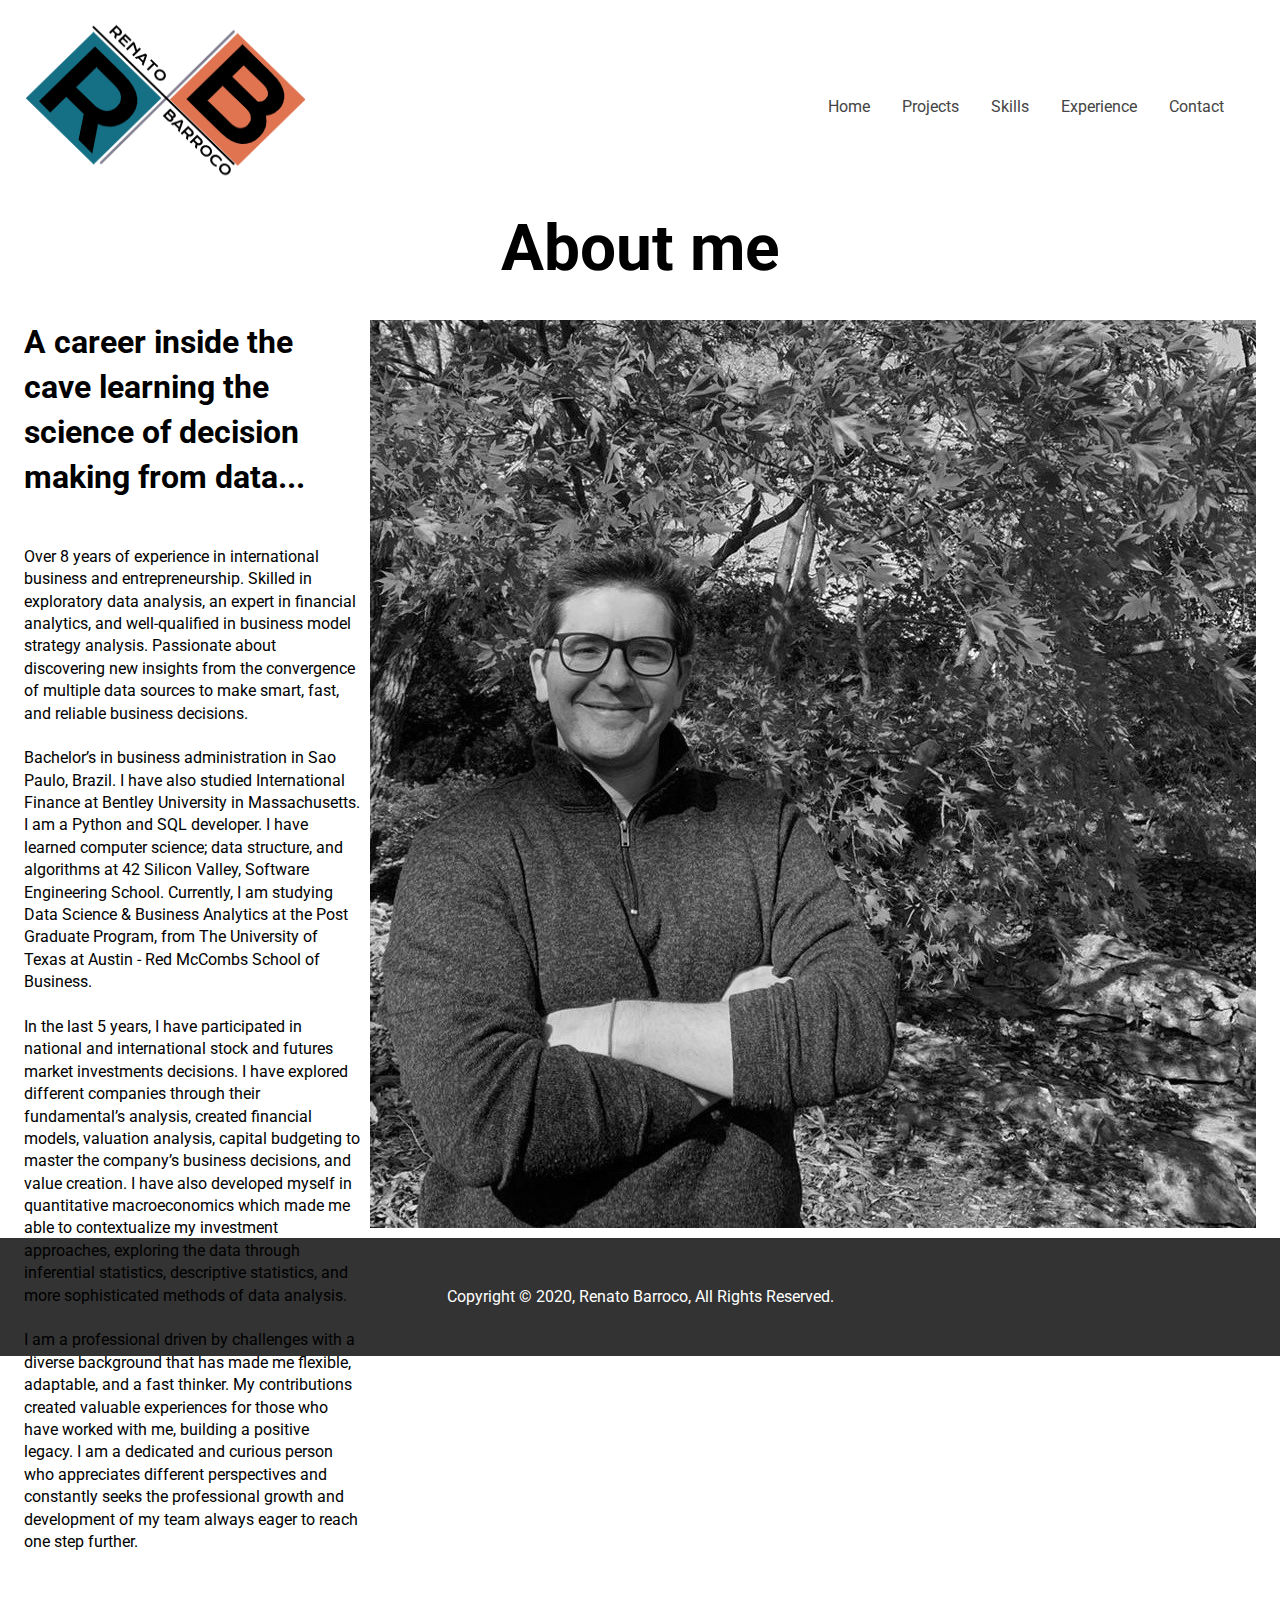
==== about-me.html @ 8a20ff69 "Website first" ====
<!DOCTYPE html>
<html lang="en">
  <head>
    <meta charset="UTF-8" />
    <meta name="viewport" content="width=device-width, initial-scale=1.0" />
    <meta http-equiv="X-UA-Compatible" content="ie=edge" />
    <link
      rel="stylesheet"
      href="https://use.fontawesome.com/releases/v5.6.3/css/all.css"
      integrity="sha384-UHRtZLI+pbxtHCWp1t77Bi1L4ZtiqrqD80Kn4Z8NTSRyMA2Fd33n5dQ8lWUE00s/"
      crossorigin="anonymous"
    />
    <link rel="stylesheet" href="css/style.css" />
    <link
      rel="stylesheet"
      media="screen and (max-width: 768px)"
      href="css/mobile.css"
    />
    <link
      rel="stylesheet"
      media="screen and (min-width: 1100px)"
      href="css/widescreen.css"
    />
    <title>
      Renato Barroco | Data Science | Data Analyst | Business Intelligence
    </title>
  </head>
  <body id="home">
    <!-- Navbar -->
    <nav id="navbar">
      <h1 class="logo">
        <img src="img/logo-renato-barroco.png" width="300" height="170" />
      </h1>
      <ul>
        <li><a href="./index.html">Home</a></li>
        <li><a href="./projects.html">Projects</a></li>
        <li><a href="./skills.html">Skills</a></li>
        <li><a href="./experience.html">Experience</a></li>
        <li><a href="./contact.html">Contact</a></li>
      </ul>
    </nav>
    <!-- Header: Showcase -->

    <header id="project-about-me">
      <h1 class="l-heading text-center">About me</h1>
      <div class="grid-skills">
        <div class="grid-item">
          <h1>
            A career inside the cave learning the science of decision making
            from data...
          </h1>
          <br />
          <p>
            Over 8 years of experience in international business and
            entrepreneurship. Skilled in exploratory data analysis, an expert in
            financial analytics, and well-qualified in business model strategy
            analysis. Passionate about discovering new insights from the
            convergence of multiple data sources to make smart, fast, and
            reliable business decisions.<br /><br />

            Bachelor’s in business administration in Sao Paulo, Brazil. I have
            also studied International Finance at Bentley University in
            Massachusetts. I am a Python and SQL developer. I have learned
            computer science; data structure, and algorithms at 42 Silicon
            Valley, Software Engineering School. Currently, I am studying Data
            Science & Business Analytics at the Post Graduate Program, from The
            University of Texas at Austin - Red McCombs School of Business.
            <br /><br />

            In the last 5 years, I have participated in national and
            international stock and futures market investments decisions. I have
            explored different companies through their fundamental’s analysis,
            created financial models, valuation analysis, capital budgeting to
            master the company’s business decisions, and value creation. I have
            also developed myself in quantitative macroeconomics which made me
            able to contextualize my investment approaches, exploring the data
            through inferential statistics, descriptive statistics, and more
            sophisticated methods of data analysis. <br /><br />

            I am a professional driven by challenges with a diverse background
            that has made me flexible, adaptable, and a fast thinker. My
            contributions created valuable experiences for those who have worked
            with me, building a positive legacy. I am a dedicated and curious
            person who appreciates different perspectives and constantly seeks
            the professional growth and development of my team always eager to
            reach one step further.<br />
          </p>
        </div>
        <div class="grid-item">
          <img class="about-me" src="./img/renato-arvore-2.jpg" alt="" />
        </div>
      </div>
    </header>

    <!-- Footer -->
    <footer id="main-footer" class="bg-dark text-center py-1">
      <div class="container">
        <a
          href="https://github.com/RBarroco"
          target="_blank"
          style="color: #e07451"
          ><i class="fab fa-github fa-2x"></i
        ></a>
        <a
          href="https://www.linkedin.com/in/renato-barroco/"
          target="_blank"
          style="color: #e07451"
          ><i class="fab fa-linkedin fa-2x"></i
        ></a>
        <a
          href="https://public.tableau.com/profile/rbarroco#!/"
          target="_blank"
          style="color: #e07451"
          ><i class="fas fa-chart-line fa-2x"></i
        ></a>
        <p>Copyright &copy; 2020, Renato Barroco, All Rights Reserved.</p>
      </div>
    </footer>

    <!-- JQuery CDN -->
    <script
      src="https://code.jquery.com/jquery-3.3.1.min.js"
      integrity="sha256-FgpCb/KJQlLNfOu91ta32o/NMZxltwRo8QtmkMRdAu8="
      crossorigin="anonymous"
    ></script>

    <!-- Local JS File -->
    <script src="js/main.js"></script>
  </body>
</html>
---- css/style.css ----
@import url('https://fonts.googleapis.com/css?family=Roboto');

* {
  box-sizing: border-box;
  margin: 0;
  padding: 0;
}

h1,
h2,
h3 {
  text-rendering: optimizeLegibility;
}

body {
  font-family: 'Roboto', sans-serif;
  line-height: 1.4;
}

a {
  color: #444;
  text-decoration: none;
}

p {
  margin: 1.5rem 0;
}

ul {
  margin: 0 1.5rem;
}

.color-orange {
  color: #e07451;
}

/* Utility Classes */
.container {
  max-width: 1100px;
  margin: auto;
  padding: 0 2rem;
  overflow: hidden;
}

.container-skills {
  display: flex;
  justify-content: space-between;
  margin: auto;
  padding: 0 2rem;
  width: 100vw;
}

.text-center {
  text-align: center;
}

.text-primary {
  color: #e07451;
}

.text-secondary {
  color: #444;
}

.bg-light {
  background: #f4f4f4;
  color: #333;
}

.bg-dark {
  background: #333;
  color: #fff;
}

.bg-primary {
  background: #e07451;
  color: #fff;
}

.l-heading {
  font-size: 4rem;
  margin-bottom: 0.75rem;
  line-height: 1.1;
}

.m-heading {
  font-size: 2rem;
  margin-bottom: 0.75rem;
  line-height: 1.1;
}

.lead {
  font-size: 1.3rem;
  margin-bottom: 2rem;
}

.py-1 {
  padding: 1.5rem 0;
}
.py-2 {
  padding: 2rem 0;
}
.py-3 {
  padding: 3rem 0;
}

.p-1 {
  padding: 1.5rem;
}
.p-2 {
  padding: 2rem;
}
.p-3 {
  padding: 3rem;
}

.btn {
  display: inline-block;
  color: black;
  background: #e07451;
  padding: 0.5rem 2rem;
  border: none;
  border-radius: 5px;
}

.btn:hover {
  background: #157085;
  color: #fff;
}

.btn-dark {
  background: #333;
  color: #fff;
}

.list {
  margin: 0.5rem 0;
  list-style: none;
}

.list li {
  padding: 0.5rem 0;
  border-bottom: #444 dotted 1px;
}

/* Navbar */
#navbar {
  display: flex;
  position: sticky;
  top: 0;
  background: #fff;
  color: #444;
  justify-content: space-between;
  z-index: 1;
  padding: 1rem;
}

#navbar ul {
  display: flex;
  align-items: center;
  list-style: none;
}

#navbar ul li a {
  color: #444;
  padding: 0.75rem;
  margin: 0 0.25rem;
}

#navbar ul li a:hover {
  /* background: #e07451; */
  color: #e07451;
  border-radius: 5px;
}

/* Showcase */
#showcase {
  background: #333 url('../img/tanner-boriack-nashville-ConvertImage.jpg')
    no-repeat center center/cover;
  height: 80vh;
  color: #fff;
}

#showcase .showcase-content {
  display: flex;
  flex-direction: column;
  text-align: center;
  justify-content: center;
  align-items: center;
  height: 100%;
  padding: 0 2rem;
  /* Overlay */
  position: absolute;
  top: 65px;
  left: 0;
  right: 0;
  bottom: 0;
  /* background-color: rgba(0, 0, 0, 0.4); */
}

/* Section: What We Do */
#what .items {
  display: flex;
  /* padding: 0.5rem; */
}

#what .items .item {
  flex: 1;
  text-align: center;
  padding: 1rem;
}

#what .items .item i {
  background: #e07451;
  padding: 1rem;
  border-radius: 50%;
  margin-bottom: 1rem;
}

/* Section: Who We Are */
#who {
  display: flex;
}

#who div {
  flex: 1;
}

#who .who-img {
  background: url('../img/renato-arvore-ConvertImage.jpg') no-repeat center
    center/cover;
}

/* Section: Projects */
#projects .items {
  display: inline-block;
}

#projects .items img {
  display: block;
  margin: auto;
  width: 60%;
}

#projects .container-elements {
  display: flex;
  justify-content: space-between;
}

#project-structure,
#project-about-me {
  height: 80vw;
}

#project-skills {
  height: 150vw;
}

#project-experience {
  height: 160vw;
}

#project-projects {
  height: 140vw;
}

#projects-viewport {
  height: 30vw;
}

/* Section: Contact */
#contact {
  display: flex;
}

#contact .map,
#contact .contact-form {
  flex: 0.5;
}

#contact .map {
  background: url('../img/data-science-contact-me.jpeg') no-repeat center/cover;
}

#contact .contact-form .form-group {
  margin: 0.75rem;
}

#contact .contact-form label {
  display: block;
}

#contact .contact-form input,
#contact .contact-form textarea {
  width: 100%;
  padding: 0.5rem;
  font-family: roboto;
}

/*Skills*/
.grid-skills {
  display: grid;
  justify-content: space-between;
  grid-template-columns: auto auto;
  grid-gap: 10px;
  padding: 24px;
}

.grid-experience {
  display: grid;
  justify-content: left;
  grid-template-columns: auto auto;
  grid-gap: 100px;
  padding: 24px;
}

/*Projects*/
.grid-projects {
  display: grid;
  justify-content: center;
  grid-template-columns: auto auto auto;
  grid-gap: 100px;
  padding-top: 100px;
}
---- css/mobile.css ----
#what .items {
  display: block;
  padding: 1rem;
}

/* Align icon to left */
#what .items .item {
  display: flex;
  text-align: left;
}

/* Position icon */
#what .items .item i {
  margin-right: 1.3rem;
  align-self: center;
  margin-bottom: 0;
}

/* Smartphones */
@media (max-width: 500px) {
  #navbar {
    flex-direction: column;
    align-items: center;
    font-size: 15px;
  }

  #navbar .logo {
    margin-bottom: 0.5rem;
    text-align: center;
  }

  #navbar ul {
    padding: 0.5rem;
  }

  #showcase .showcase-content {
    top: 110px;
  }

  #who {
    display: block;
  }

  #who .who-img {
    display: none;
  }

  #clients .items img {
    width: 80%;
  }

  #clients .items div:last-child {
    display: none;
  }

  #contact {
    flex-direction: column;
  }

  #contact .map {
    height: 200px;
    border-top: 4px solid #333;
  }

  #project-structure {
    height: 80vw;
  }

  #project-viewport {
    height: 200vw;
  }

  #project-projects {
    height: 1300vw;
  }

  /* Experience mobile */
  #project-experience {
    height: 1750vw;
  }

  .grid-experience {
    display: block;
    flex-wrap: wrap;
  }

  /* Skills mobile */
  .grid-skills {
    display: block;
  }

  #project-skills {
    height: 740vw;
  }

  #project-skills .grid-skills .grid-item .skills-2 {
    width: 100%;
    height: auto;
  }

  /* About-me mobile */
  #project-about-me {
    height: 320vh;
  }

  .about-me {
    width: 100%;
    height: auto;
  }

  .grid-projects {
    display: block;
    margin-left: auto;
    margin-right: auto;
    width: 40%;
  }

  .grid-projects .grid-item {
    align-items: center;
    margin: 3px;
  }
}

@media (max-height: 568px) {
  #showcase .showcase-content {
    margin-top: -2rem;
    top: 140px;
  }

  .l-heading {
    font-size: 3rem;
  }

  .lead {
    font-size: 1rem;
  }
}
---- css/widescreen.css ----
/* Align icon to left */
#what .items .item {
  display: flex;
  text-align: left;
}

/* Position icon */
#what .items .item i {
  margin-right: 1.3rem;
  align-self: center;
  margin-bottom: 0;
}

#contact .map {
  flex: 2;
}
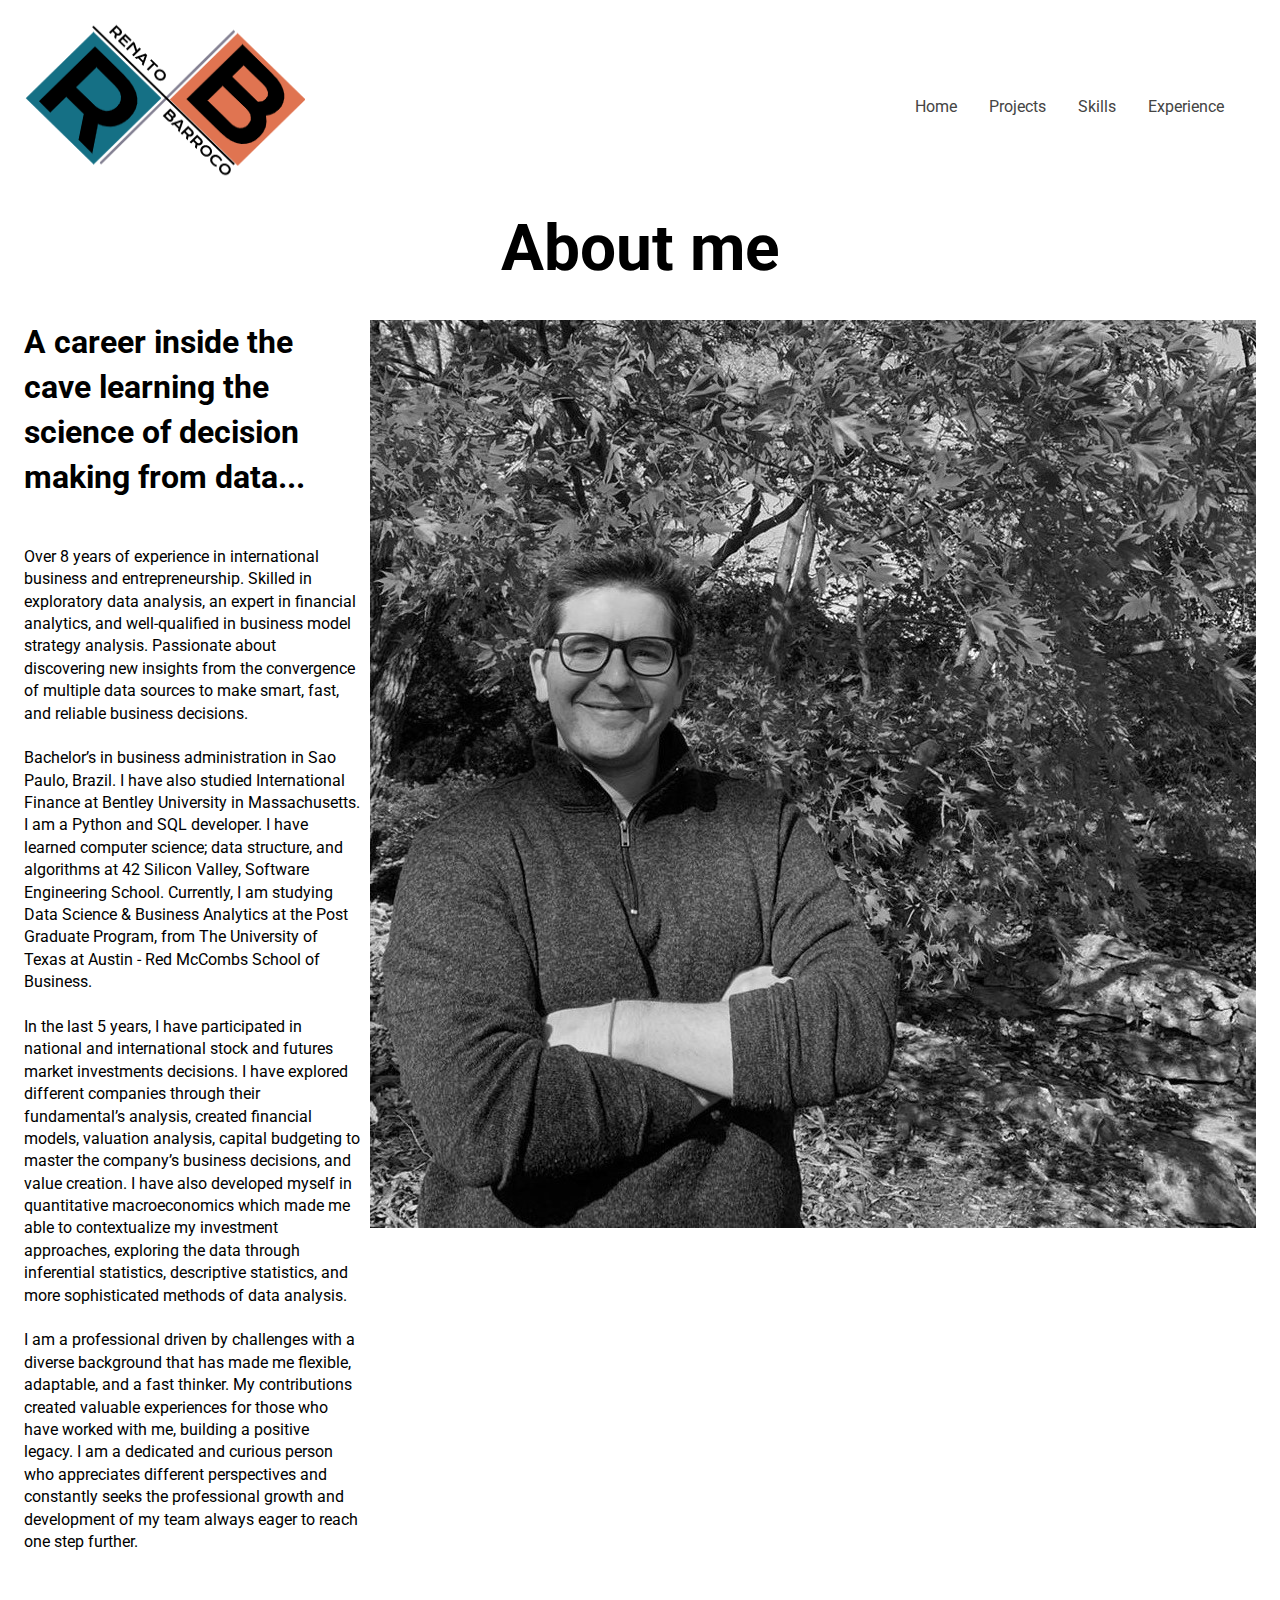
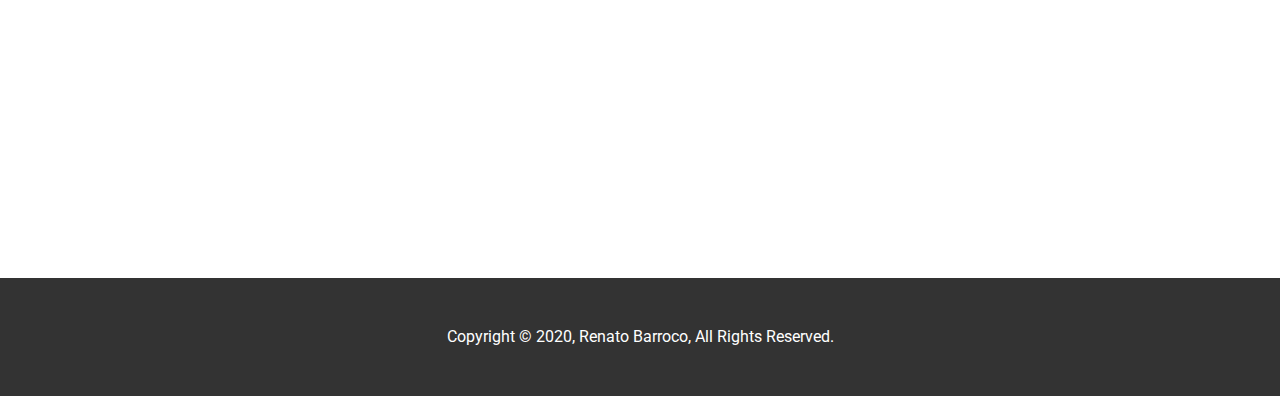
==== commit 909f4a2b: "Second push" ====
--- a/about-me.html
+++ b/about-me.html
@@ -36,7 +36,7 @@
         <li><a href="./projects.html">Projects</a></li>
         <li><a href="./skills.html">Skills</a></li>
         <li><a href="./experience.html">Experience</a></li>
-        <li><a href="./contact.html">Contact</a></li>
+        <!-- <li><a href="./contact.html">Contact</a></li> -->
       </ul>
     </nav>
     <!-- Header: Showcase -->
--- a/css/style.css
+++ b/css/style.css
@@ -247,21 +247,20 @@
   justify-content: space-between;
 }
 
-#project-structure,
 #project-about-me {
-  height: 80vw;
+  height: 130vw;
 }
 
 #project-skills {
-  height: 150vw;
+  height: 220vw;
 }
 
 #project-experience {
-  height: 160vw;
+  height: 240vw;
 }
 
 #project-projects {
-  height: 140vw;
+  height: 200vw;
 }
 
 #projects-viewport {
--- a/css/mobile.css
+++ b/css/mobile.css
@@ -18,6 +18,18 @@
 
 /* Smartphones */
 @media (max-width: 500px) {
+  .l-heading {
+    font-size: 3rem;
+    margin-bottom: 0.75rem;
+    line-height: 1.1;
+  }
+
+  .m-heading {
+    font-size: 1.5rem;
+    margin-bottom: 0.75rem;
+    line-height: 1.1;
+  }
+
   #navbar {
     flex-direction: column;
     align-items: center;
@@ -71,12 +83,12 @@
   }
 
   #project-projects {
-    height: 1300vw;
+    height: 1230vh;
   }
 
   /* Experience mobile */
   #project-experience {
-    height: 1750vw;
+    height: 2600vw;
   }
 
   .grid-experience {
@@ -90,7 +102,7 @@
   }
 
   #project-skills {
-    height: 740vw;
+    height: 620vh;
   }
 
   #project-skills .grid-skills .grid-item .skills-2 {
@@ -100,7 +112,7 @@
 
   /* About-me mobile */
   #project-about-me {
-    height: 320vh;
+    height: 490vh;
   }
 
   .about-me {
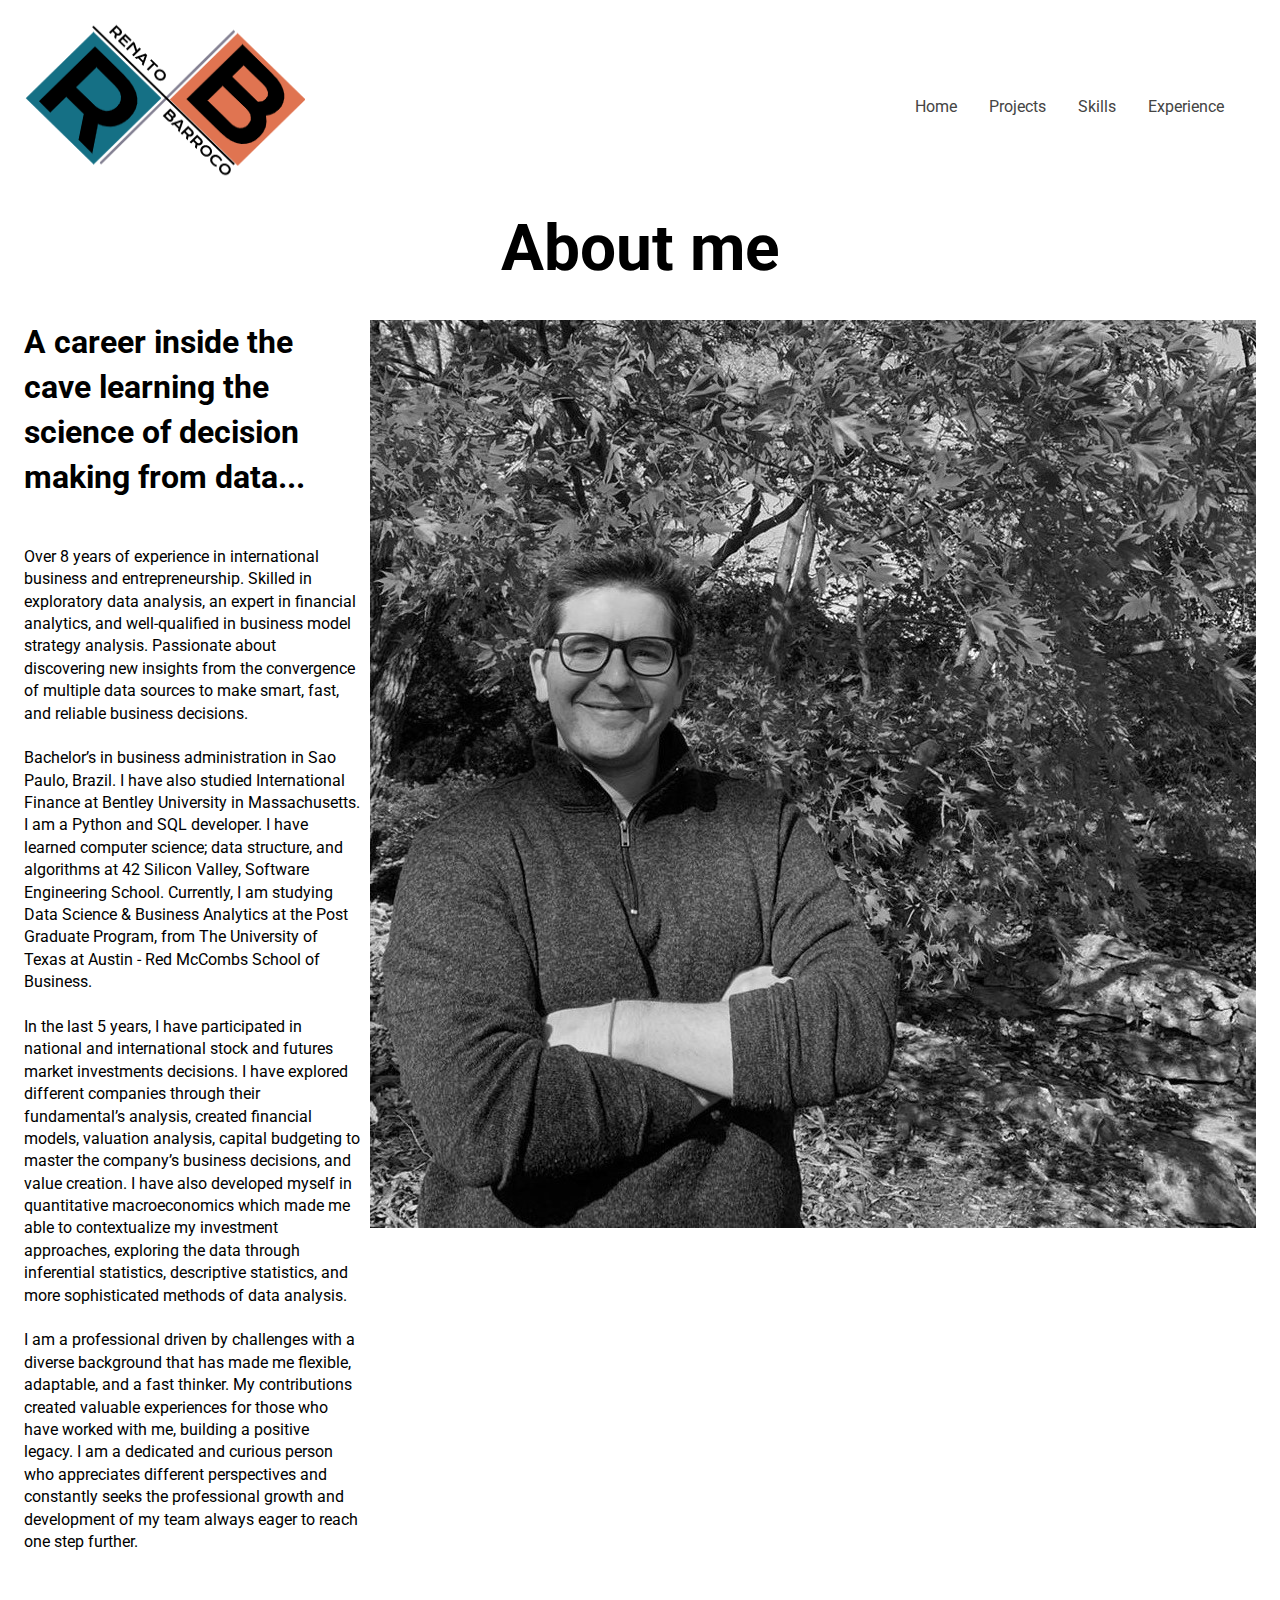
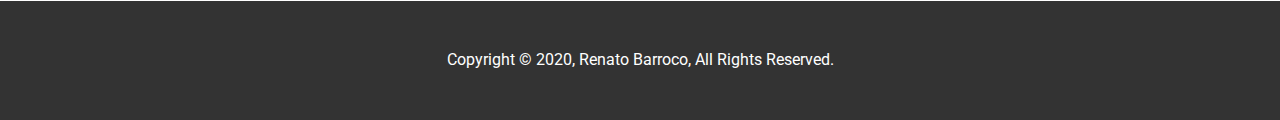
==== commit 2572ed00: "Update without contact" ====
--- a/about-me.html
+++ b/about-me.html
@@ -113,6 +113,12 @@
           style="color: #e07451"
           ><i class="fas fa-chart-line fa-2x"></i
         ></a>
+        <a
+          href="mailto:barrocoeb@gmail.com"
+          target="_blank"
+          style="color: #e07451"
+          ><i class="fas fa-envelope-square fa-2x"></i
+        ></a>
         <p>Copyright &copy; 2020, Renato Barroco, All Rights Reserved.</p>
       </div>
     </footer>
--- a/css/style.css
+++ b/css/style.css
@@ -50,7 +50,8 @@
   width: 100vw;
 }
 
-.text-center {
+.text-center,
+.what-img {
   text-align: center;
 }
 
@@ -60,6 +61,10 @@
 
 .text-secondary {
   color: #444;
+}
+
+.text-third {
+  color: #157085;
 }
 
 .bg-light {
@@ -129,8 +134,9 @@
 }
 
 .btn-dark {
-  background: #333;
-  color: #fff;
+  background: #444;
+  color: #fff;
+  margin: 0.75rem;
 }
 
 .list {
@@ -168,7 +174,6 @@
 }
 
 #navbar ul li a:hover {
-  /* background: #e07451; */
   color: #e07451;
   border-radius: 5px;
 }
@@ -177,6 +182,97 @@
 #showcase {
   background: #333 url('../img/tanner-boriack-nashville-ConvertImage.jpg')
     no-repeat center center/cover;
+  height: 80vh;
+  color: #fff;
+}
+
+#showcase .showcase-content {
+  display: flex;
+  flex-direction: column;
+  text-align: center;
+  justify-content: center;
+  align-items: center;
+  height: 100%;
+  padding: 0 2rem;
+  position: absolute;
+  top: 65px;
+  left: 0;
+  right: 0;
+  bottom: 0;
+}
+
+/* Section: What We Do */
+#what .items {
+  display: flex;
+}
+
+#what .items .item {
+  flex: 1;
+  text-align: center;
+  padding: 1rem;
+}
+
+#what .items .item i {
+  background: #e07451;
+  padding: 1rem;
+  border-radius: 50%;
+  margin-bottom: 1rem;
+}
+
+/* Section: Who We Are */
+#who {
+  display: flex;
+}
+
+#who div {
+  flex: 1;
+}
+
+#who .who-img {
+  background: url('../img/renato-arvore-ConvertImage.jpg') no-repeat center
+    center/cover;
+}
+
+/* Section: Projects */
+#projects .items {
+  display: inline-block;
+}
+
+#projects .items img {
+  display: block;
+  margin: auto;
+  width: 60%;
+}
+
+#projects .container-elements {
+  display: flex;
+  justify-content: space-between;
+}
+
+#project-about-me {
+  height: auto;
+}
+
+#project-skills {
+  height: auto;
+}
+
+#project-experience {
+  height: auto;
+}
+
+#project-projects {
+  height: auto;
+}
+
+#projects-viewport {
+  height: auto;
+}
+
+/* Showcase */
+#showcase-2 {
+  background: black url('../img/data-science-contact-me.jpeg') no-repeat
+    center/cover;
   height: 80vh;
   color: #fff;
 }
@@ -198,77 +294,8 @@
   /* background-color: rgba(0, 0, 0, 0.4); */
 }
 
-/* Section: What We Do */
-#what .items {
-  display: flex;
-  /* padding: 0.5rem; */
-}
-
-#what .items .item {
-  flex: 1;
-  text-align: center;
-  padding: 1rem;
-}
-
-#what .items .item i {
-  background: #e07451;
-  padding: 1rem;
-  border-radius: 50%;
-  margin-bottom: 1rem;
-}
-
-/* Section: Who We Are */
-#who {
-  display: flex;
-}
-
-#who div {
-  flex: 1;
-}
-
-#who .who-img {
-  background: url('../img/renato-arvore-ConvertImage.jpg') no-repeat center
-    center/cover;
-}
-
-/* Section: Projects */
-#projects .items {
-  display: inline-block;
-}
-
-#projects .items img {
-  display: block;
-  margin: auto;
-  width: 60%;
-}
-
-#projects .container-elements {
-  display: flex;
-  justify-content: space-between;
-}
-
-#project-about-me {
-  height: 130vw;
-}
-
-#project-skills {
-  height: 220vw;
-}
-
-#project-experience {
-  height: 240vw;
-}
-
-#project-projects {
-  height: 200vw;
-}
-
-#projects-viewport {
-  height: 30vw;
-}
-
 /* Section: Contact */
-#contact {
+/* #contact {
   display: flex;
 }
 
@@ -279,6 +306,8 @@
 
 #contact .map {
   background: url('../img/data-science-contact-me.jpeg') no-repeat center/cover;
+  height: 700;
+  width: auto;
 }
 
 #contact .contact-form .form-group {
@@ -294,7 +323,7 @@
   width: 100%;
   padding: 0.5rem;
   font-family: roboto;
-}
+} */
 
 /*Skills*/
 .grid-skills {
--- a/css/mobile.css
+++ b/css/mobile.css
@@ -83,12 +83,12 @@
   }
 
   #project-projects {
-    height: 1230vh;
+    height: auto;
   }
 
   /* Experience mobile */
   #project-experience {
-    height: 2600vw;
+    height: auto;
   }
 
   .grid-experience {
@@ -102,7 +102,7 @@
   }
 
   #project-skills {
-    height: 620vh;
+    height: auto;
   }
 
   #project-skills .grid-skills .grid-item .skills-2 {
@@ -112,7 +112,7 @@
 
   /* About-me mobile */
   #project-about-me {
-    height: 490vh;
+    height: auto;
   }
 
   .about-me {
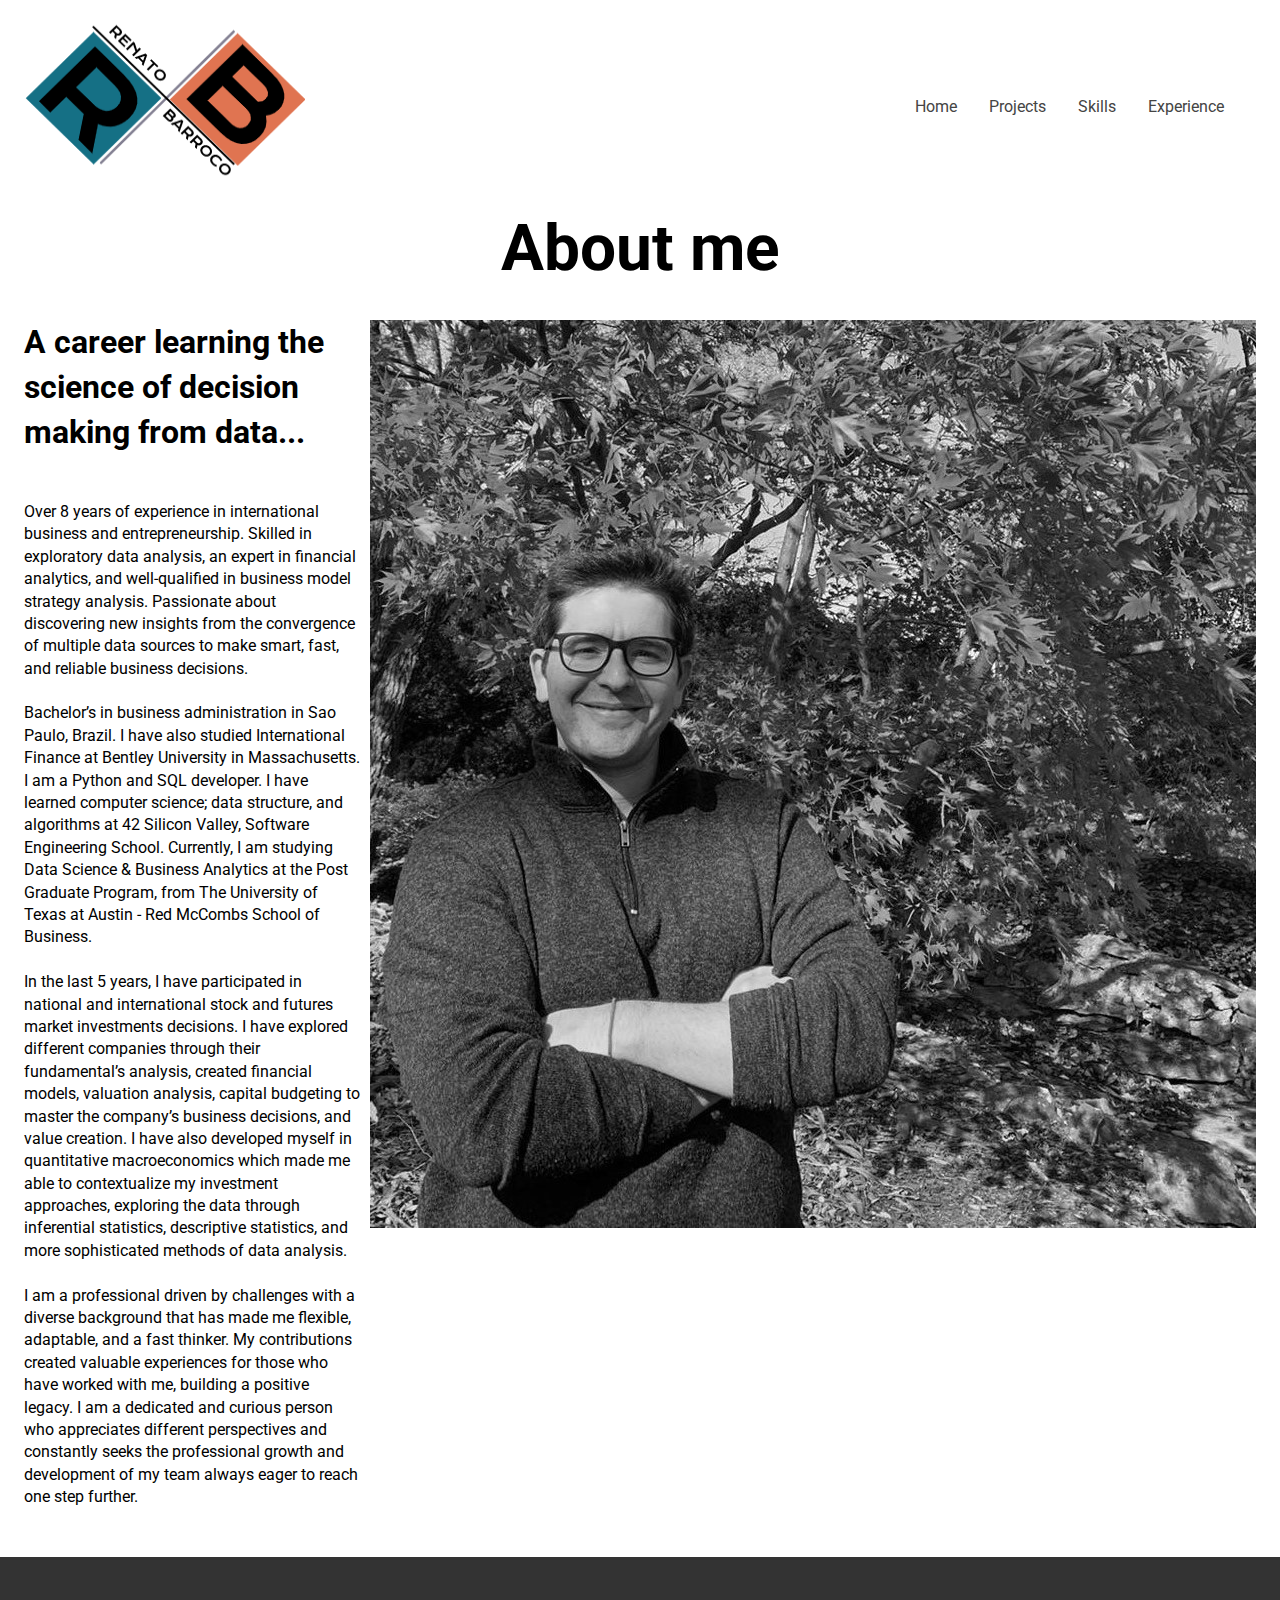
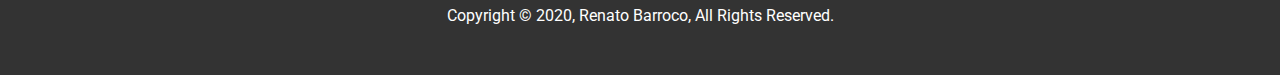
==== commit b526a91f: "decising making carrer" ====
--- a/about-me.html
+++ b/about-me.html
@@ -45,10 +45,7 @@
       <h1 class="l-heading text-center">About me</h1>
       <div class="grid-skills">
         <div class="grid-item">
-          <h1>
-            A career inside the cave learning the science of decision making
-            from data...
-          </h1>
+          <h1>A career learning the science of decision making from data...</h1>
           <br />
           <p>
             Over 8 years of experience in international business and
--- a/css/style.css
+++ b/css/style.css
@@ -50,8 +50,7 @@
   width: 100vw;
 }
 
-.text-center,
-.what-img {
+.text-center {
   text-align: center;
 }
 
@@ -217,6 +216,12 @@
   padding: 1rem;
   border-radius: 50%;
   margin-bottom: 1rem;
+}
+
+.what-img {
+  width: 100%;
+  height: auto;
+  text-align: center;
 }
 
 /* Section: Who We Are */
--- a/css/mobile.css
+++ b/css/mobile.css
@@ -17,7 +17,7 @@
 }
 
 /* Smartphones */
-@media (max-width: 500px) {
+@media (max-width: 550px) {
   .l-heading {
     font-size: 3rem;
     margin-bottom: 0.75rem;
@@ -115,9 +115,12 @@
     height: auto;
   }
 
-  .about-me {
+  .about-me,
+  .what-img,
+  .logo-front {
     width: 100%;
     height: auto;
+    text-align: center;
   }
 
   .grid-projects {
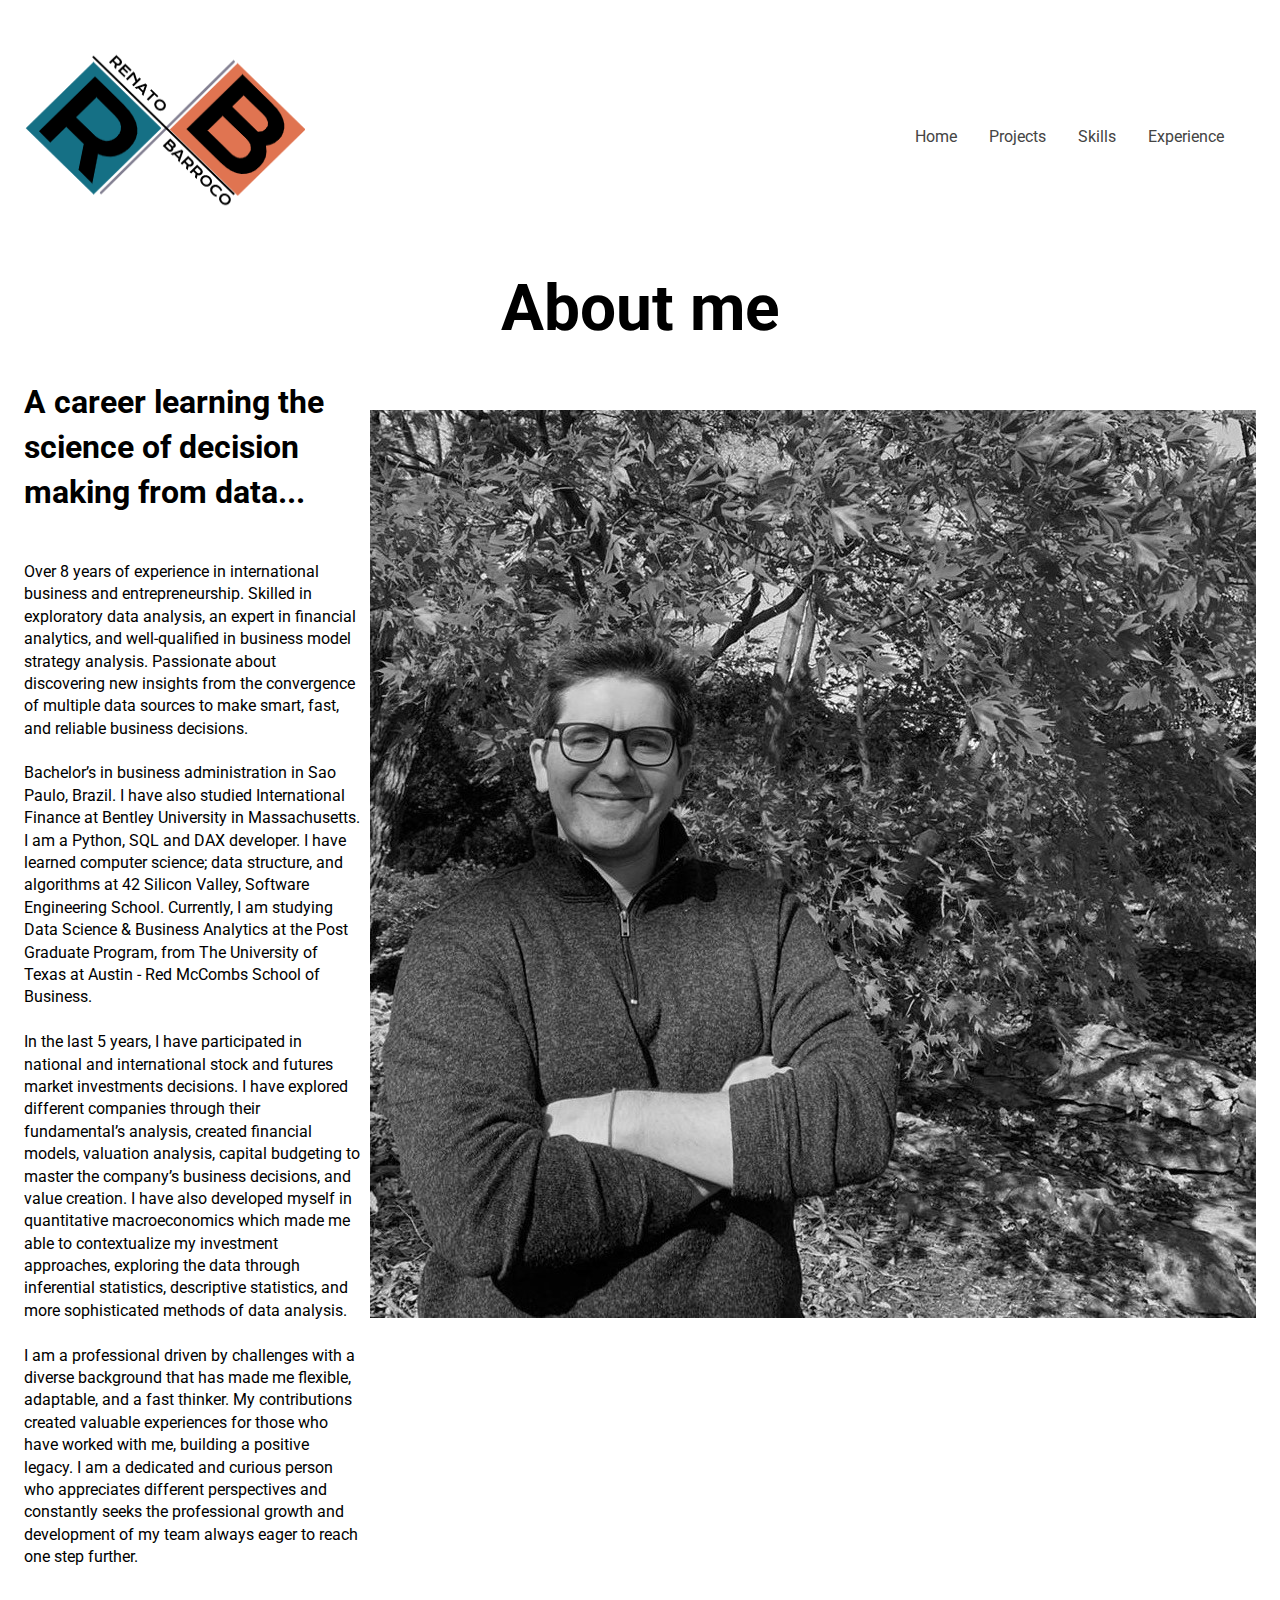
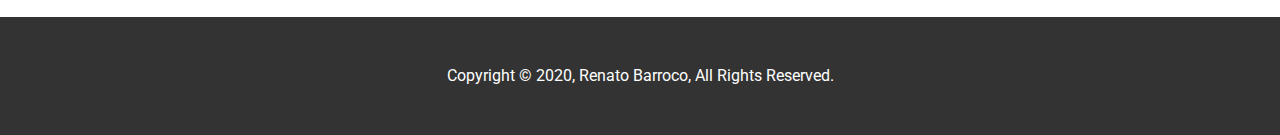
==== commit 9e39c879: "New projects-2" ====
--- a/about-me.html
+++ b/about-me.html
@@ -57,7 +57,7 @@
 
             Bachelor’s in business administration in Sao Paulo, Brazil. I have
             also studied International Finance at Bentley University in
-            Massachusetts. I am a Python and SQL developer. I have learned
+            Massachusetts. I am a Python, SQL and DAX developer. I have learned
             computer science; data structure, and algorithms at 42 Silicon
             Valley, Software Engineering School. Currently, I am studying Data
             Science & Business Analytics at the Post Graduate Program, from The
--- a/css/style.css
+++ b/css/style.css
@@ -4,6 +4,11 @@
   box-sizing: border-box;
   margin: 0;
   padding: 0;
+}
+
+img {
+  margin-top: 30px;
+  margin-bottom: 30px;
 }
 
 h1,
@@ -276,7 +281,7 @@
 
 /* Showcase */
 #showcase-2 {
-  background: black url('../img/data-science-contact-me.jpeg') no-repeat
+  background: black url('../img/data-science-contact-me-2.png') no-repeat
     center/cover;
   height: 80vh;
   color: #fff;
--- a/css/mobile.css
+++ b/css/mobile.css
@@ -72,6 +72,13 @@
   #contact .map {
     height: 200px;
     border-top: 4px solid #333;
+  }
+
+  #showcase-2 {
+    background: black url('../img/data-science-contact-me-mobile.png') no-repeat
+      center/cover;
+    width: 100%;
+    height: 80vh;
   }
 
   #project-structure {
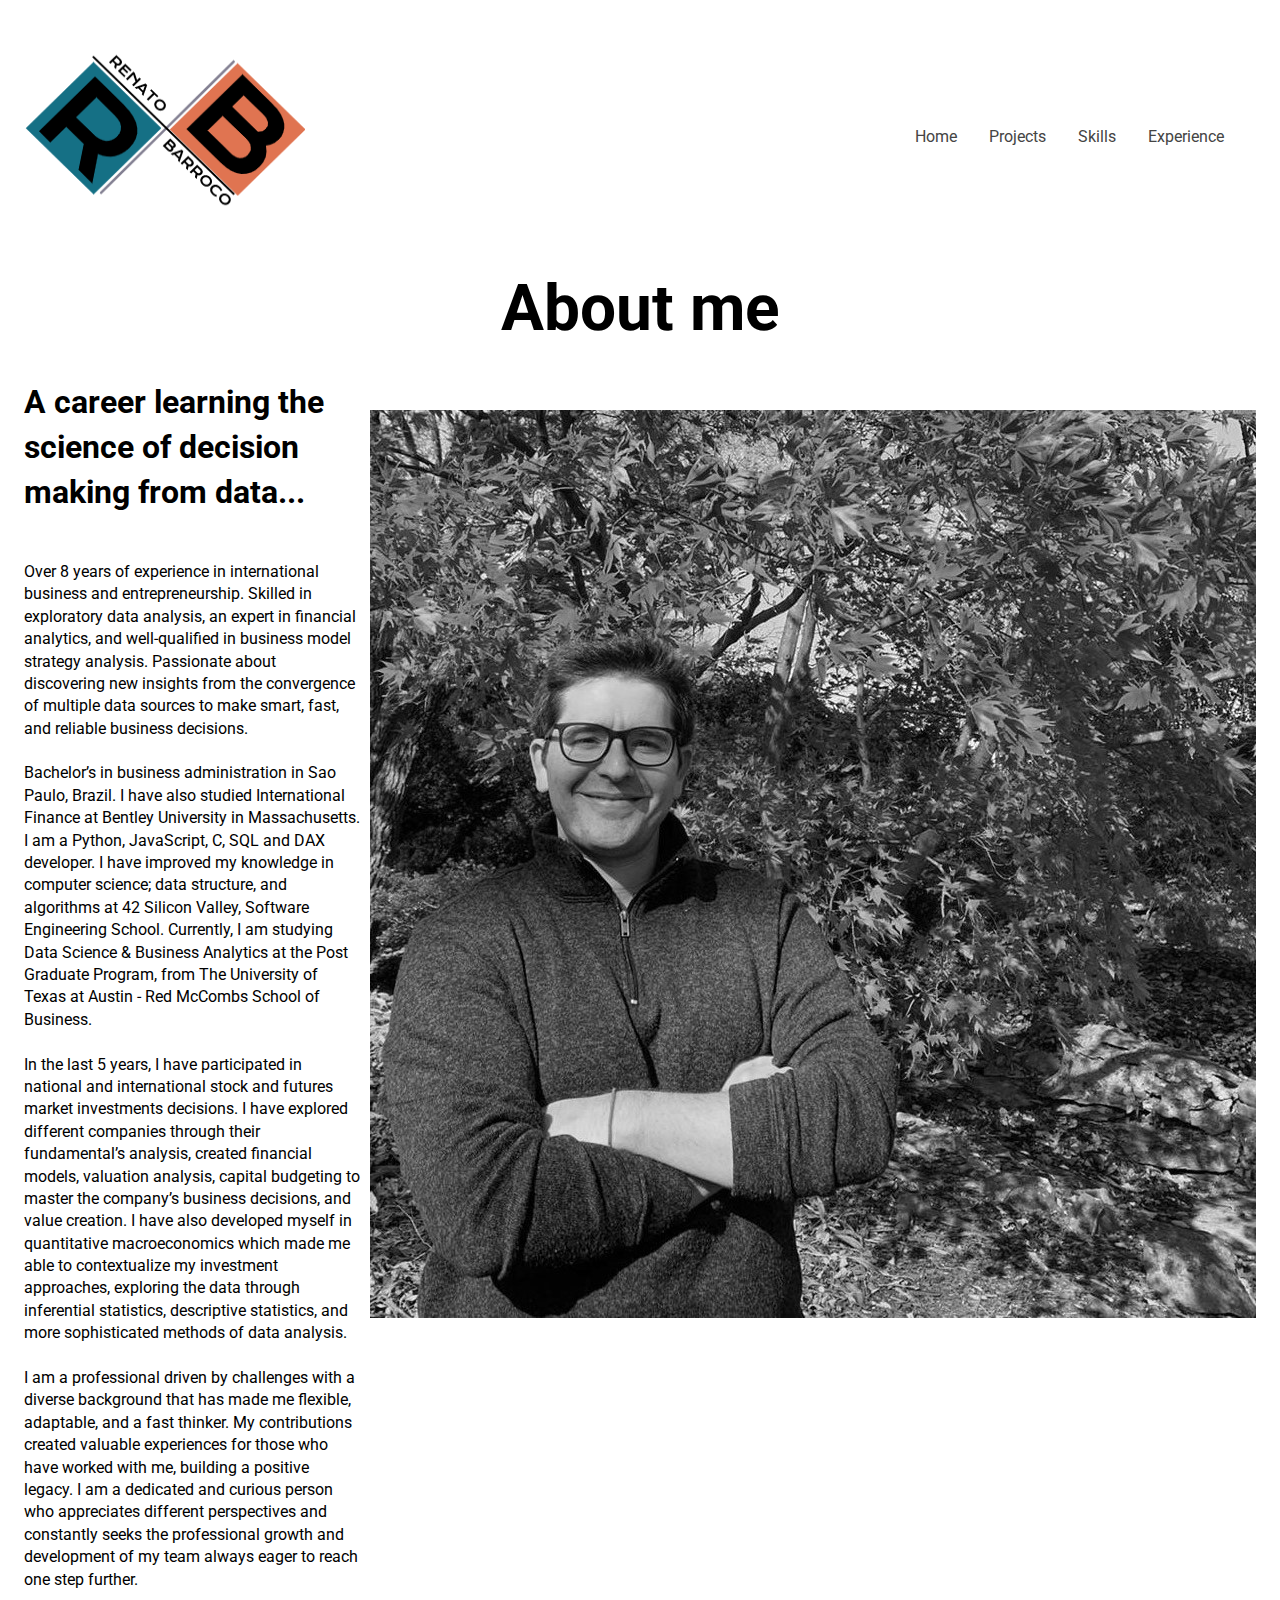
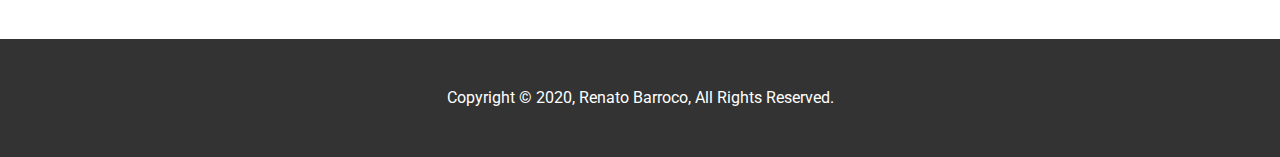
==== commit fd99c9a4: "AboutMe update" ====
--- a/about-me.html
+++ b/about-me.html
@@ -57,11 +57,12 @@
 
             Bachelor’s in business administration in Sao Paulo, Brazil. I have
             also studied International Finance at Bentley University in
-            Massachusetts. I am a Python, SQL and DAX developer. I have learned
-            computer science; data structure, and algorithms at 42 Silicon
-            Valley, Software Engineering School. Currently, I am studying Data
-            Science & Business Analytics at the Post Graduate Program, from The
-            University of Texas at Austin - Red McCombs School of Business.
+            Massachusetts. I am a Python, JavaScript, C, SQL and DAX developer.
+            I have improved my knowledge in computer science; data structure,
+            and algorithms at 42 Silicon Valley, Software Engineering School.
+            Currently, I am studying Data Science & Business Analytics at the
+            Post Graduate Program, from The University of Texas at Austin - Red
+            McCombs School of Business.
             <br /><br />
 
             In the last 5 years, I have participated in national and
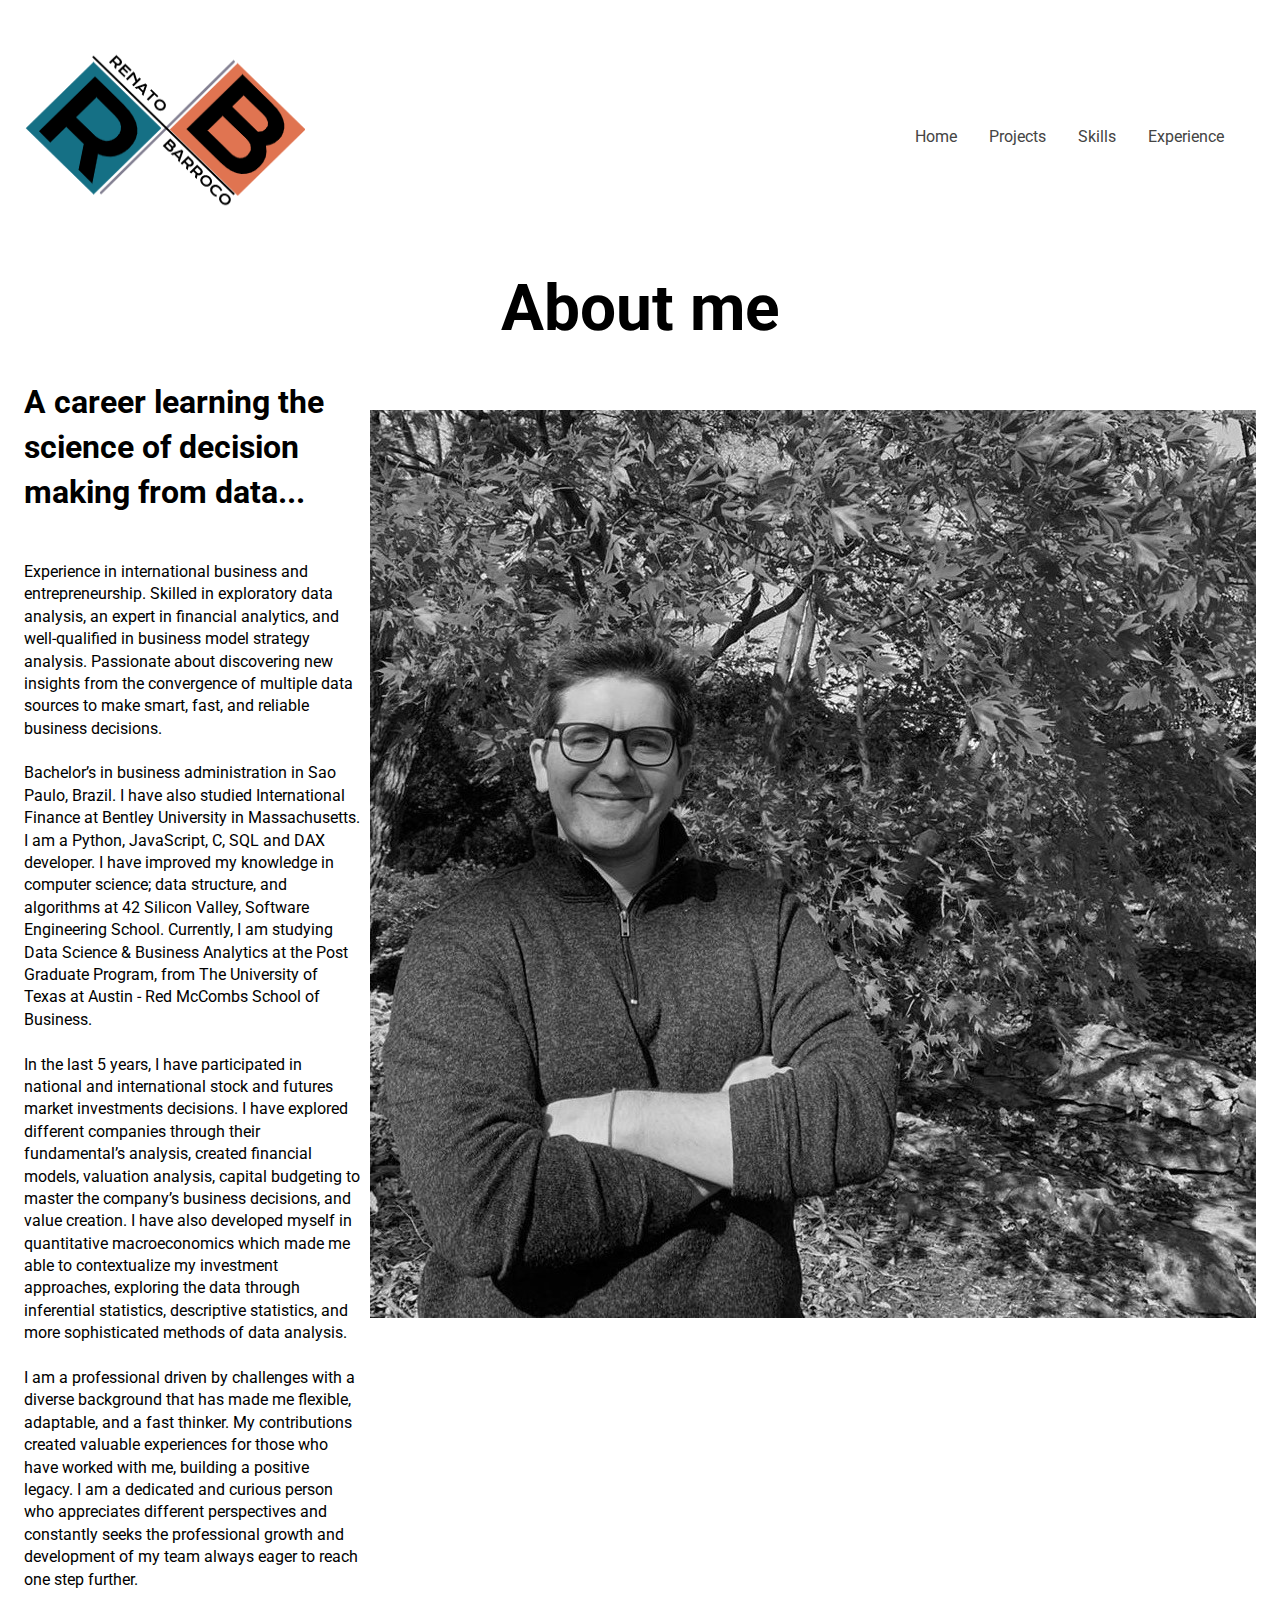
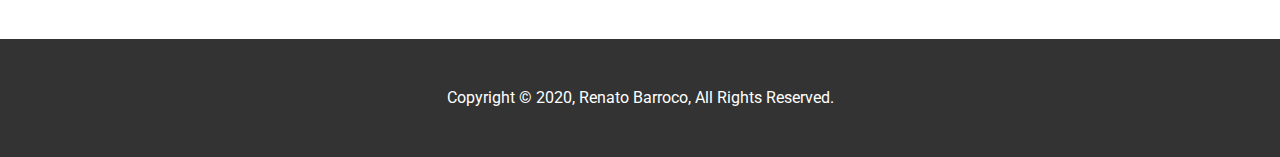
==== commit 4d28915c: "Experience" ====
--- a/about-me.html
+++ b/about-me.html
@@ -22,7 +22,7 @@
       href="css/widescreen.css"
     />
     <title>
-      Renato Barroco | Data Science | Data Analyst | Business Intelligence
+      Renato Barroco | Business Analytics | Data Analyst | Business Intelligence
     </title>
   </head>
   <body id="home">
@@ -48,12 +48,11 @@
           <h1>A career learning the science of decision making from data...</h1>
           <br />
           <p>
-            Over 8 years of experience in international business and
-            entrepreneurship. Skilled in exploratory data analysis, an expert in
-            financial analytics, and well-qualified in business model strategy
-            analysis. Passionate about discovering new insights from the
-            convergence of multiple data sources to make smart, fast, and
-            reliable business decisions.<br /><br />
+            Experience in international business and entrepreneurship. Skilled
+            in exploratory data analysis, an expert in financial analytics, and
+            well-qualified in business model strategy analysis. Passionate about
+            discovering new insights from the convergence of multiple data
+            sources to make smart, fast, and reliable business decisions.<br /><br />
 
             Bachelor’s in business administration in Sao Paulo, Brazil. I have
             also studied International Finance at Bentley University in
